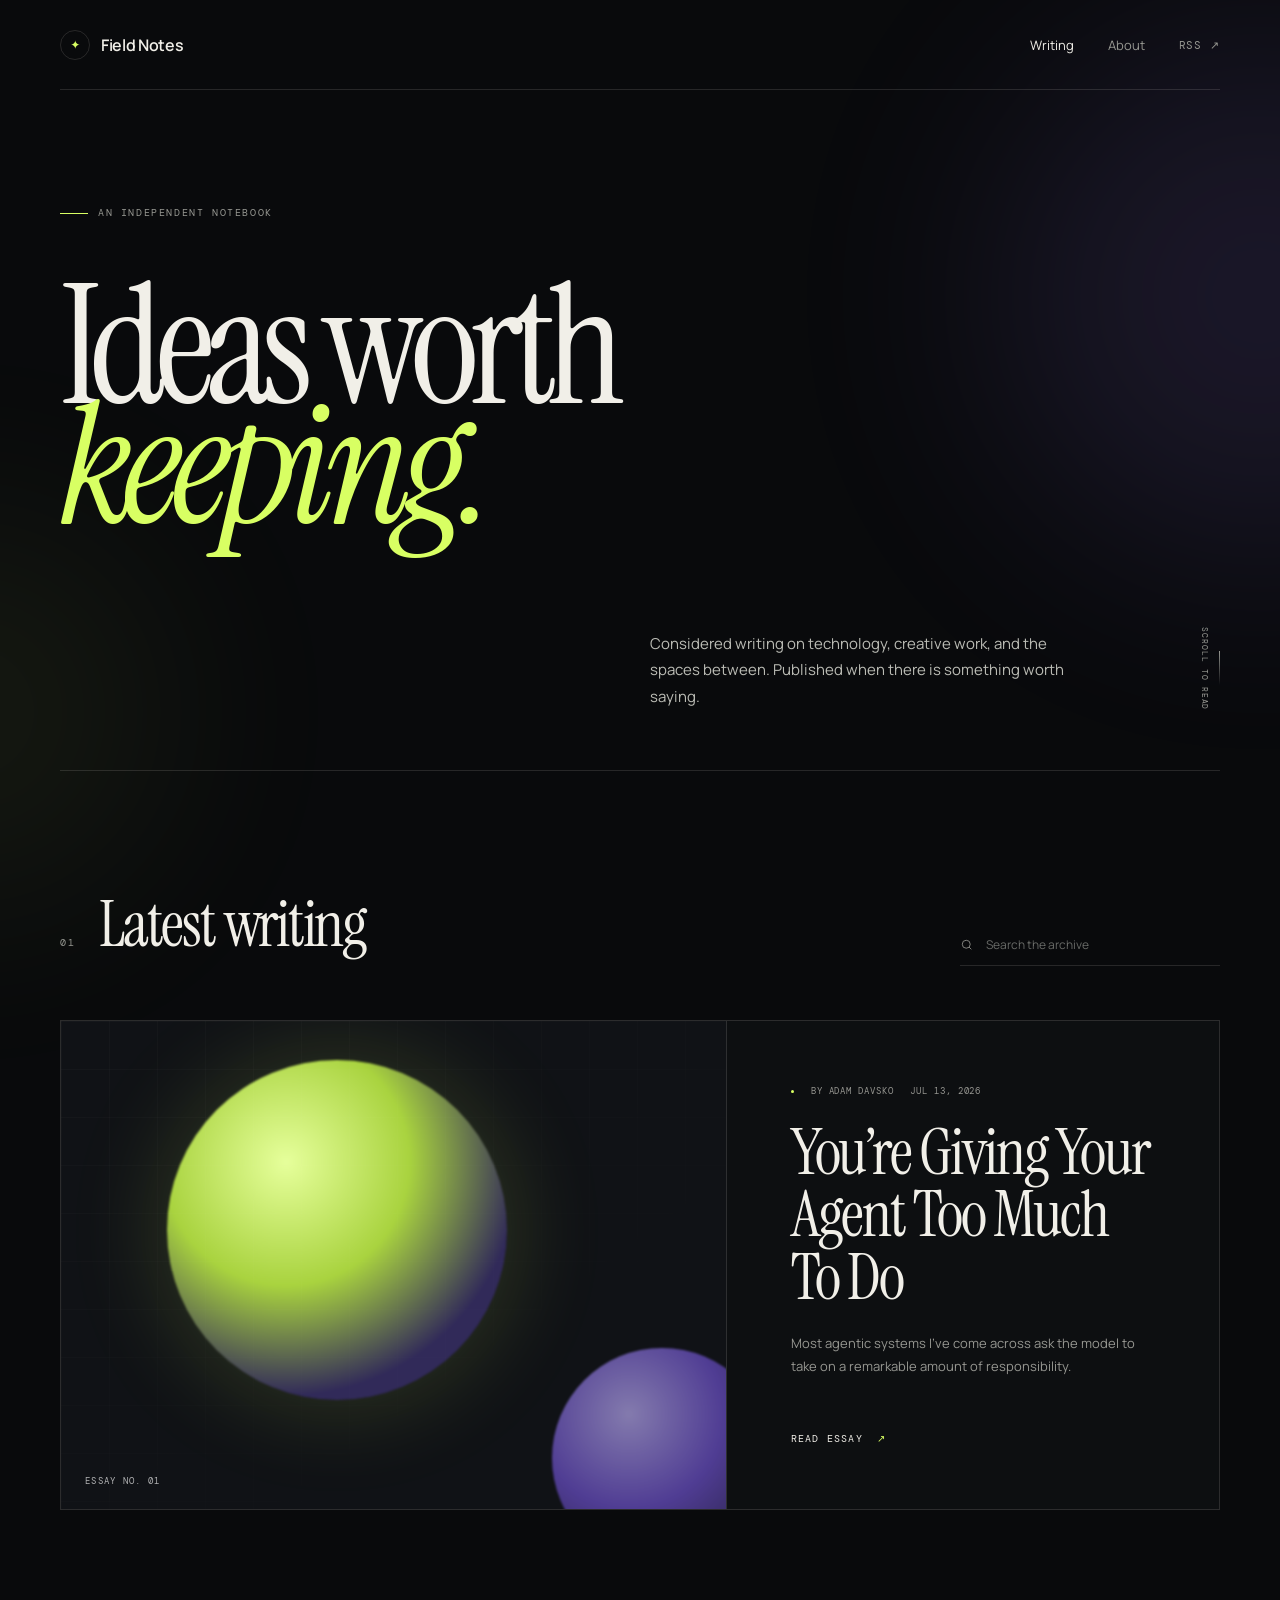
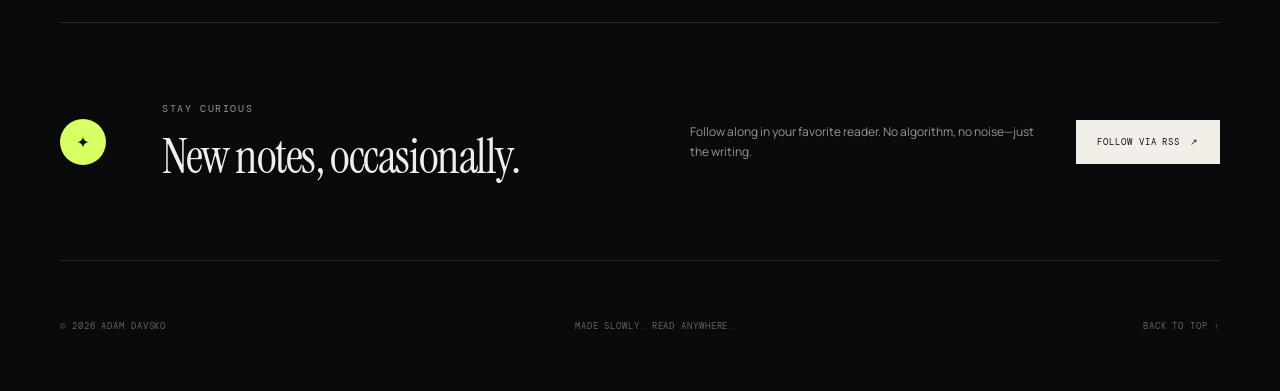
==== blog/index.html @ c79f09e1 "Publish blog under main site" ====
<!DOCTYPE html>
<html lang="en">
  <head>
    <meta charset="utf-8">
    <meta name="viewport" content="width=device-width, initial-scale=1">
    <meta name="theme-color" content="#090a0c">
    <meta name="description" content="Field Notes — considered writing on technology, creative work, and the spaces between.">
    <meta property="og:title" content="Field Notes">
    <meta property="og:description" content="Considered writing on technology, creative work, and the spaces between.">
    <meta property="og:type" content="website">
    <title>Field Notes — Essays &amp; observations</title>
    <link rel="canonical" href="https://www.aggrow.net/blog/">
    <link rel="alternate" type="application/rss+xml" title="Field Notes" href="feed.xml">
    <link rel="preconnect" href="https://fonts.googleapis.com">
    <link rel="preconnect" href="https://fonts.gstatic.com" crossorigin>
    <link href="https://fonts.googleapis.com/css2?family=DM+Mono:wght@400;500&family=Instrument+Serif:ital@0;1&family=Manrope:wght@400;500;600&display=swap" rel="stylesheet">
    <link rel="stylesheet" href="styles.css">
    <script src="script.js" defer></script>
  </head>
  <body id="top">
    <a class="skip-link" href="#posts">Skip to posts</a>
    <div class="ambient ambient-one" aria-hidden="true"></div>
    <div class="ambient ambient-two" aria-hidden="true"></div>

    <header class="site-header shell">
      <a class="brand" href="./" aria-label="Field Notes home">
        <span class="brand-mark" aria-hidden="true">✦</span>
        <span>Field Notes</span>
      </a>
      <nav class="site-nav" aria-label="Primary navigation">
        <a class="active" href="#posts">Writing</a>
        <a href="about.html">About</a>
        <a class="rss-link" href="feed.xml" aria-label="RSS feed">RSS <span aria-hidden="true">↗</span></a>
      </nav>
    </header>

    <main>
      <section class="hero shell" aria-labelledby="hero-title">
        <div class="eyebrow"><span></span> An independent notebook</div>
        <h1 id="hero-title">Ideas worth<br><em>keeping.</em></h1>
        <div class="hero-footer">
          <p>Considered writing on technology, creative work, and the spaces between. Published when there is something worth saying.</p>
          <div class="scroll-cue" aria-hidden="true"><span></span>Scroll to read</div>
        </div>
      </section>

      <section class="writing shell" id="posts" aria-labelledby="posts-title">
        <div class="section-heading">
          <div>
            <span class="section-number">01</span>
            <h2 id="posts-title">Latest writing</h2>
          </div>
          <label class="search">
            <span class="sr-only">Search posts</span>
            <svg viewBox="0 0 24 24" aria-hidden="true"><circle cx="11" cy="11" r="7"></circle><path d="m20 20-4-4"></path></svg>
            <input id="post-search" type="search" placeholder="Search the archive" autocomplete="off">
          </label>
        </div>

        <div class="featured-grid post-card" data-search="you are giving your agent too much to do adam davsko llm agents deterministic systems architecture single responsibility principle">
          <a class="featured-art" href="posts/youre-giving-your-agent-too-much-to-do.html" aria-label="Read You’re Giving Your Agent Too Much To Do">
            <span class="orb orb-one"></span>
            <span class="orb orb-two"></span>
            <span class="art-grid"></span>
            <span class="art-label">Essay No. 01</span>
          </a>
          <article class="featured-copy">
            <div class="post-meta"><span>By Adam Davsko</span><time datetime="2026-07-13">Jul 13, 2026</time></div>
            <h3><a href="posts/youre-giving-your-agent-too-much-to-do.html">You’re Giving Your Agent Too Much To Do</a></h3>
            <p>Most agentic systems I’ve come across ask the model to take on a remarkable amount of responsibility.</p>
            <a class="read-link" href="posts/youre-giving-your-agent-too-much-to-do.html">Read essay <span aria-hidden="true">↗</span></a>
          </article>
        </div>

        <p class="no-results" id="no-results" hidden>No notes found. Try another word.</p>
      </section>

      <section class="newsletter shell" aria-labelledby="newsletter-title">
        <div class="newsletter-mark" aria-hidden="true">✦</div>
        <div>
          <span class="section-number">Stay curious</span>
          <h2 id="newsletter-title">New notes, occasionally.</h2>
        </div>
        <p>Follow along in your favorite reader. No algorithm, no noise—just the writing.</p>
        <a class="button" href="feed.xml">Follow via RSS <span aria-hidden="true">↗</span></a>
      </section>
    </main>

    <footer class="site-footer shell">
      <p>© <span id="year">2026</span> Adam Davsko</p>
      <p>Made slowly. Read anywhere.</p>
      <a href="#top" aria-label="Back to top">Back to top ↑</a>
    </footer>
  </body>
</html>
---- blog/styles.css ----
:root {
  color-scheme: dark;
  --bg: #090a0c;
  --surface: #111317;
  --surface-2: #17191e;
  --text: #f1efe8;
  --muted: #969791;
  --line: rgba(241, 239, 232, 0.13);
  --acid: #d8ff63;
  --violet: #9d7cff;
  --serif: "Instrument Serif", Georgia, serif;
  --sans: "Manrope", system-ui, sans-serif;
  --mono: "DM Mono", monospace;
  --shell: min(1160px, calc(100vw - 48px));
}

* { box-sizing: border-box; }
html { scroll-behavior: smooth; }
body {
  margin: 0;
  overflow-x: hidden;
  background: var(--bg);
  color: var(--text);
  font-family: var(--sans);
  -webkit-font-smoothing: antialiased;
}
a { color: inherit; text-decoration: none; }
button, input { font: inherit; }
::selection { background: var(--acid); color: #111; }
.shell { width: var(--shell); margin-inline: auto; }
.sr-only { position: absolute; width: 1px; height: 1px; padding: 0; margin: -1px; overflow: hidden; clip: rect(0,0,0,0); white-space: nowrap; border: 0; }
.skip-link { position: fixed; z-index: 99; top: 12px; left: 12px; padding: 10px 14px; transform: translateY(-150%); background: var(--acid); color: #111; border-radius: 4px; }
.skip-link:focus { transform: translateY(0); }

.ambient { position: fixed; z-index: -1; border-radius: 999px; filter: blur(120px); opacity: .12; pointer-events: none; }
.ambient-one { width: 520px; height: 520px; right: -240px; top: 4vh; background: var(--violet); }
.ambient-two { width: 380px; height: 380px; left: -220px; top: 58vh; background: var(--acid); opacity: .07; }

.site-header { height: 90px; display: flex; align-items: center; justify-content: space-between; border-bottom: 1px solid var(--line); }
.brand { display: flex; align-items: center; gap: 11px; font-weight: 600; letter-spacing: -.02em; }
.brand-mark { display: grid; place-items: center; width: 30px; height: 30px; border: 1px solid var(--line); border-radius: 50%; color: var(--acid); font-size: 12px; }
.site-nav { display: flex; gap: 34px; align-items: center; font-size: 13px; color: var(--muted); }
.site-nav a { transition: color .2s ease; }
.site-nav a:hover, .site-nav a:focus-visible, .site-nav .active { color: var(--text); }
.rss-link { font-family: var(--mono); font-size: 11px; text-transform: uppercase; letter-spacing: .08em; }

.hero { min-height: 680px; padding: 118px 0 60px; display: flex; flex-direction: column; justify-content: space-between; }
.eyebrow, .section-number { font-family: var(--mono); font-size: 10px; line-height: 1; text-transform: uppercase; letter-spacing: .16em; color: var(--muted); }
.eyebrow { display: flex; align-items: center; gap: 10px; }
.eyebrow span { width: 28px; height: 1px; background: var(--acid); }
.hero h1 { margin: 30px 0 60px; max-width: 920px; font-family: var(--serif); font-size: clamp(84px, 13vw, 172px); font-weight: 400; line-height: .72; letter-spacing: -.055em; }
.hero h1 em { color: var(--acid); font-weight: 400; }
.hero-footer { margin-left: auto; width: min(570px, 100%); display: flex; align-items: flex-end; justify-content: space-between; gap: 40px; }
.hero-footer p { margin: 0; max-width: 440px; color: #bbbcb5; font-size: 15px; line-height: 1.75; }
.scroll-cue { display: flex; flex-direction: column; align-items: center; gap: 9px; flex: none; font-family: var(--mono); font-size: 8px; text-transform: uppercase; letter-spacing: .12em; color: var(--muted); writing-mode: vertical-rl; }
.scroll-cue span { height: 34px; width: 1px; background: linear-gradient(var(--muted), transparent); }

.writing { padding: 112px 0; border-top: 1px solid var(--line); }
.section-heading { display: flex; align-items: end; justify-content: space-between; gap: 30px; margin-bottom: 54px; }
.section-heading > div { display: flex; align-items: baseline; gap: 24px; }
.section-heading h2 { margin: 0; font-family: var(--serif); font-size: clamp(40px, 5vw, 64px); font-weight: 400; letter-spacing: -.035em; }
.search { width: min(260px, 100%); display: flex; align-items: center; gap: 10px; padding: 11px 0; border-bottom: 1px solid var(--line); }
.search:focus-within { border-color: var(--acid); }
.search svg { width: 15px; fill: none; stroke: var(--muted); stroke-width: 1.5; }
.search input { width: 100%; border: 0; outline: 0; background: transparent; color: var(--text); font-size: 12px; }
.search input::placeholder { color: #686a67; }

.featured-grid { display: grid; grid-template-columns: 1.15fr .85fr; min-height: 490px; border: 1px solid var(--line); background: rgba(17,19,23,.6); }
.featured-art { position: relative; overflow: hidden; isolation: isolate; min-height: 430px; background: #101216; border-right: 1px solid var(--line); }
.art-grid { position: absolute; inset: 0; opacity: .2; background-image: linear-gradient(var(--line) 1px, transparent 1px), linear-gradient(90deg, var(--line) 1px, transparent 1px); background-size: 48px 48px; mask-image: linear-gradient(to bottom right, #000, transparent 80%); }
.orb { position: absolute; border-radius: 50%; filter: blur(1px); transition: transform .9s cubic-bezier(.2,.8,.2,1); }
.orb-one { width: 340px; height: 340px; top: 8%; left: 16%; background: radial-gradient(circle at 35% 30%, #e6ff9b, #a9d33f 38%, #312a59 72%); box-shadow: 0 0 100px rgba(216,255,99,.18); }
.orb-two { width: 220px; height: 220px; right: -7%; bottom: -12%; background: radial-gradient(circle at 35% 30%, #c2b3ff, #7254d7 45%, #211b38); opacity: .65; }
.featured-art:hover .orb-one { transform: translate(20px, -12px) scale(1.04); }
.featured-art:hover .orb-two { transform: translate(-22px, -18px) scale(1.08); }
.art-label { position: absolute; left: 24px; bottom: 22px; z-index: 2; font-family: var(--mono); font-size: 9px; text-transform: uppercase; letter-spacing: .14em; color: rgba(255,255,255,.68); }
.featured-copy { padding: clamp(32px, 5vw, 64px); display: flex; flex-direction: column; align-items: flex-start; }
.post-meta { display: flex; flex-wrap: wrap; gap: 10px 17px; align-items: center; font-family: var(--mono); font-size: 9px; text-transform: uppercase; letter-spacing: .1em; color: var(--muted); }
.post-meta span::before { content: ""; display: inline-block; width: 3px; height: 3px; margin-right: 17px; vertical-align: middle; border-radius: 50%; background: var(--acid); }
.featured-copy h3 { margin: auto 0 22px; font-family: var(--serif); font-size: clamp(42px, 5vw, 65px); font-weight: 400; line-height: .98; letter-spacing: -.035em; }
.featured-copy h3 a, .post-row h3 a { background-image: linear-gradient(var(--acid), var(--acid)); background-repeat: no-repeat; background-position: 0 100%; background-size: 0 1px; transition: background-size .35s ease; }
.featured-copy h3 a:hover, .post-row h3 a:hover { background-size: 100% 1px; }
.featured-copy p { margin: 0 0 30px; color: var(--muted); font-size: 13px; line-height: 1.75; }
.read-link { margin-top: auto; font-family: var(--mono); font-size: 10px; text-transform: uppercase; letter-spacing: .12em; }
.read-link span { margin-left: 7px; color: var(--acid); }

.post-list { margin-top: 22px; border-top: 1px solid var(--line); }
.post-row { display: grid; grid-template-columns: 70px 1fr auto; gap: 32px; align-items: center; min-height: 190px; padding: 34px 24px 34px 0; border-bottom: 1px solid var(--line); transition: background .25s ease, padding .25s ease; }
.post-row:hover { padding-left: 18px; background: rgba(255,255,255,.018); }
.post-index { align-self: start; padding-top: 3px; font-family: var(--mono); font-size: 9px; color: #555853; }
.post-row h3 { margin: 12px 0 10px; font-family: var(--serif); font-size: clamp(31px, 4vw, 45px); font-weight: 400; letter-spacing: -.025em; }
.post-row p { margin: 0; color: var(--muted); font-size: 13px; line-height: 1.6; }
.arrow-button { display: grid; place-items: center; width: 54px; height: 54px; border: 1px solid var(--line); border-radius: 50%; transition: background .2s, color .2s, transform .2s; }
.post-row:hover .arrow-button { background: var(--acid); color: #111; transform: rotate(8deg); }
.no-results { padding: 70px 0; color: var(--muted); text-align: center; font-family: var(--serif); font-size: 26px; }
.post-card[hidden] { display: none; }

.newsletter { position: relative; display: grid; grid-template-columns: 70px 1.4fr 1fr auto; align-items: center; gap: 32px; padding-block: 72px; border-top: 1px solid var(--line); border-bottom: 1px solid var(--line); }
.newsletter-mark { display: grid; place-items: center; width: 46px; height: 46px; border-radius: 50%; background: var(--acid); color: #111; }
.newsletter h2 { margin: 8px 0 0; font-family: var(--serif); font-size: clamp(32px, 4vw, 48px); font-weight: 400; letter-spacing: -.03em; }
.newsletter p { color: var(--muted); font-size: 12px; line-height: 1.65; }
.button { display: inline-flex; align-items: center; gap: 10px; padding: 16px 21px; background: var(--text); color: #111; font-family: var(--mono); font-size: 9px; text-transform: uppercase; letter-spacing: .1em; transition: background .2s; white-space: nowrap; }
.button:hover { background: var(--acid); }

.site-footer { min-height: 130px; display: flex; justify-content: space-between; align-items: center; gap: 24px; color: #62645f; font-family: var(--mono); font-size: 9px; text-transform: uppercase; letter-spacing: .1em; }
.site-footer a:hover { color: var(--text); }

/* Article pages */
.article-shell { width: min(760px, calc(100vw - 48px)); margin-inline: auto; }
.article-header { padding: 120px 0 70px; }
.article-header .post-meta { margin-bottom: 28px; }
.article-header h1 { margin: 0 0 36px; font-family: var(--serif); font-size: clamp(62px, 9vw, 108px); font-weight: 400; line-height: .88; letter-spacing: -.045em; }
.article-header .dek { margin: 0; max-width: 650px; color: #b5b6af; font-family: var(--serif); font-size: 26px; line-height: 1.35; }
.article-credits { display: flex; flex-direction: column; gap: 6px; color: var(--muted); font-family: var(--mono); font-size: 10px; text-transform: uppercase; letter-spacing: .1em; }
.article-credits p { margin: 0; color: var(--text); }
.article-rule { height: 1px; border: 0; background: var(--line); }
.prose { padding: 72px 0 110px; color: #c6c6c0; font-family: var(--serif); font-size: 22px; line-height: 1.72; }
.prose h2 { margin: 72px 0 20px; color: var(--text); font-size: 39px; font-weight: 400; line-height: 1.1; letter-spacing: -.025em; }
.prose blockquote { margin: 58px 0; padding-left: 28px; border-left: 2px solid var(--acid); color: var(--text); font-size: 30px; font-style: italic; line-height: 1.35; }
.prose code { padding: .1em .3em; background: var(--surface-2); font-family: var(--mono); font-size: .68em; }
.article-footer { display: flex; justify-content: space-between; gap: 30px; padding: 48px 0 80px; border-top: 1px solid var(--line); }
.article-footer a, .article-footer span { font-family: var(--mono); font-size: 10px; text-transform: uppercase; letter-spacing: .1em; }
.article-footer a:hover { color: var(--acid); }
.about-page { min-height: calc(100vh - 220px); padding: 120px 0; }
.about-page h1 { margin: 0 0 40px; font-family: var(--serif); font-size: clamp(72px, 11vw, 130px); font-weight: 400; line-height: .8; }
.about-page p { max-width: 660px; color: #b6b7b0; font-family: var(--serif); font-size: 27px; line-height: 1.5; }

@media (max-width: 800px) {
  :root { --shell: min(100% - 30px, 1160px); }
  .site-header { height: 76px; }
  .site-nav { gap: 18px; }
  .site-nav .rss-link { display: none; }
  .hero { min-height: 620px; padding-top: 100px; }
  .hero h1 { font-size: clamp(72px, 24vw, 130px); }
  .hero-footer { margin-left: 0; }
  .scroll-cue { display: none; }
  .writing { padding: 80px 0; }
  .section-heading { align-items: stretch; flex-direction: column; }
  .search { width: 100%; }
  .featured-grid { grid-template-columns: 1fr; }
  .featured-art { min-height: 330px; border-right: 0; border-bottom: 1px solid var(--line); }
  .orb-one { width: 260px; height: 260px; }
  .featured-copy { min-height: 390px; }
  .post-row { grid-template-columns: 35px 1fr auto; gap: 14px; padding-right: 0; }
  .post-row:hover { padding-left: 0; }
  .post-row p { display: none; }
  .arrow-button { width: 42px; height: 42px; }
  .newsletter { grid-template-columns: 1fr; gap: 18px; }
  .newsletter-mark { display: none; }
  .newsletter p { max-width: 420px; }
  .button { justify-self: start; }
  .site-footer { padding: 36px 0; min-height: 0; align-items: flex-start; flex-direction: column; }
  .article-shell { width: min(100% - 30px, 760px); }
  .article-header { padding-top: 80px; }
  .prose { font-size: 20px; }
}

@media (prefers-reduced-motion: reduce) {
  *, *::before, *::after { scroll-behavior: auto !important; transition-duration: .01ms !important; animation-duration: .01ms !important; }
}
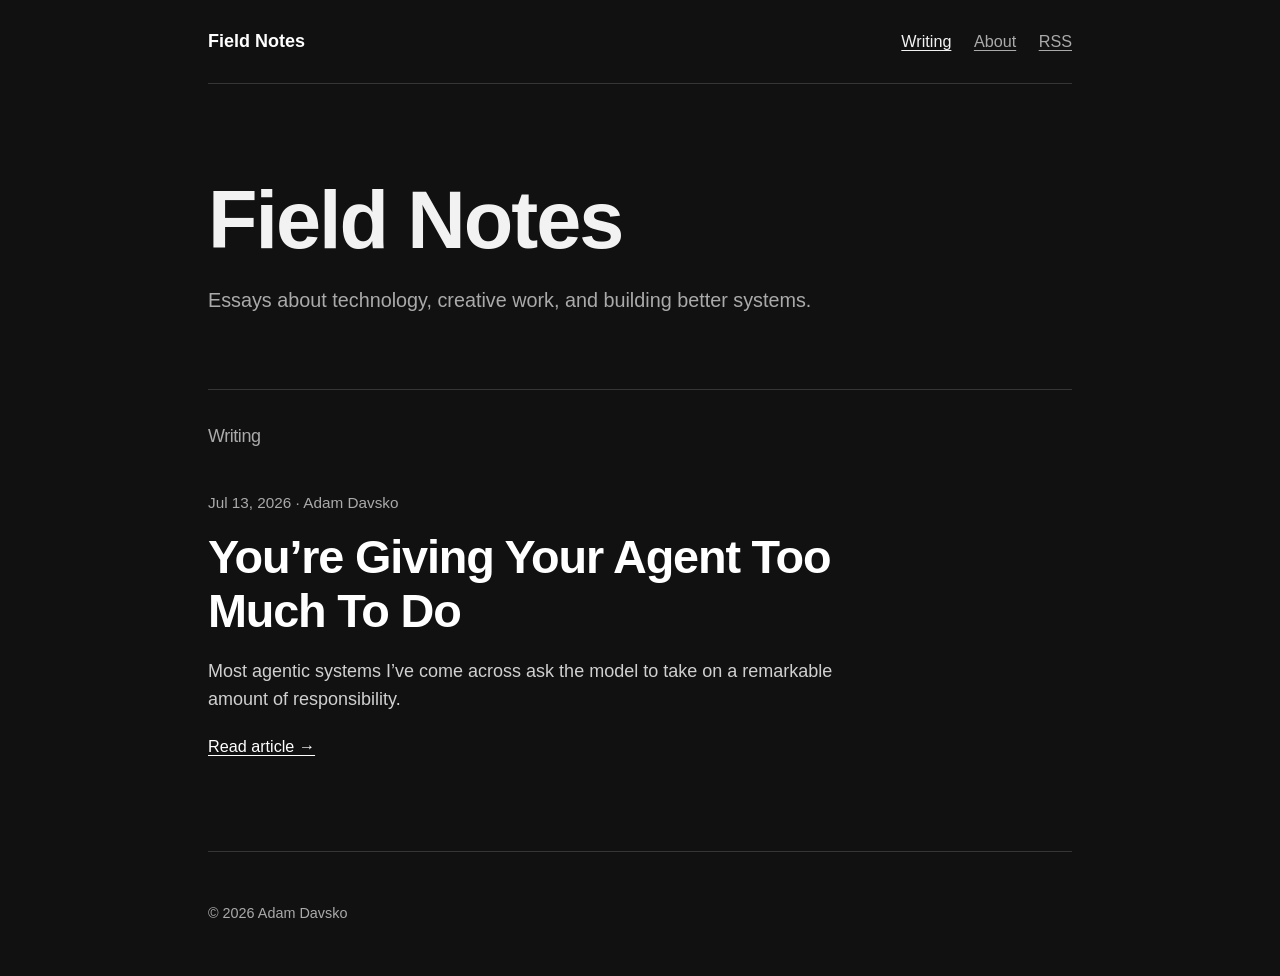
==== commit fb3b1144: "Simplify blog design" ====
--- a/blog/index.html
+++ b/blog/index.html
@@ -3,7 +3,7 @@
   <head>
     <meta charset="utf-8">
     <meta name="viewport" content="width=device-width, initial-scale=1">
-    <meta name="theme-color" content="#090a0c">
+    <meta name="theme-color" content="#111111">
     <meta name="description" content="Field Notes — considered writing on technology, creative work, and the spaces between.">
     <meta property="og:title" content="Field Notes">
     <meta property="og:description" content="Considered writing on technology, creative work, and the spaces between.">
@@ -11,85 +11,37 @@
     <title>Field Notes — Essays &amp; observations</title>
     <link rel="canonical" href="https://www.aggrow.net/blog/">
     <link rel="alternate" type="application/rss+xml" title="Field Notes" href="feed.xml">
-    <link rel="preconnect" href="https://fonts.googleapis.com">
-    <link rel="preconnect" href="https://fonts.gstatic.com" crossorigin>
-    <link href="https://fonts.googleapis.com/css2?family=DM+Mono:wght@400;500&family=Instrument+Serif:ital@0;1&family=Manrope:wght@400;500;600&display=swap" rel="stylesheet">
     <link rel="stylesheet" href="styles.css">
-    <script src="script.js" defer></script>
   </head>
-  <body id="top">
-    <a class="skip-link" href="#posts">Skip to posts</a>
-    <div class="ambient ambient-one" aria-hidden="true"></div>
-    <div class="ambient ambient-two" aria-hidden="true"></div>
-
-    <header class="site-header shell">
-      <a class="brand" href="./" aria-label="Field Notes home">
-        <span class="brand-mark" aria-hidden="true">✦</span>
-        <span>Field Notes</span>
-      </a>
-      <nav class="site-nav" aria-label="Primary navigation">
-        <a class="active" href="#posts">Writing</a>
+  <body>
+    <header class="site-header container">
+      <a class="site-title" href="./">Field Notes</a>
+      <nav aria-label="Primary navigation">
+        <a aria-current="page" href="./">Writing</a>
         <a href="about.html">About</a>
-        <a class="rss-link" href="feed.xml" aria-label="RSS feed">RSS <span aria-hidden="true">↗</span></a>
+        <a href="feed.xml">RSS</a>
       </nav>
     </header>
 
-    <main>
-      <section class="hero shell" aria-labelledby="hero-title">
-        <div class="eyebrow"><span></span> An independent notebook</div>
-        <h1 id="hero-title">Ideas worth<br><em>keeping.</em></h1>
-        <div class="hero-footer">
-          <p>Considered writing on technology, creative work, and the spaces between. Published when there is something worth saying.</p>
-          <div class="scroll-cue" aria-hidden="true"><span></span>Scroll to read</div>
-        </div>
+    <main class="container">
+      <section class="intro">
+        <h1>Field Notes</h1>
+        <p>Essays about technology, creative work, and building better systems.</p>
       </section>
 
-      <section class="writing shell" id="posts" aria-labelledby="posts-title">
-        <div class="section-heading">
-          <div>
-            <span class="section-number">01</span>
-            <h2 id="posts-title">Latest writing</h2>
-          </div>
-          <label class="search">
-            <span class="sr-only">Search posts</span>
-            <svg viewBox="0 0 24 24" aria-hidden="true"><circle cx="11" cy="11" r="7"></circle><path d="m20 20-4-4"></path></svg>
-            <input id="post-search" type="search" placeholder="Search the archive" autocomplete="off">
-          </label>
-        </div>
-
-        <div class="featured-grid post-card" data-search="you are giving your agent too much to do adam davsko llm agents deterministic systems architecture single responsibility principle">
-          <a class="featured-art" href="posts/youre-giving-your-agent-too-much-to-do.html" aria-label="Read You’re Giving Your Agent Too Much To Do">
-            <span class="orb orb-one"></span>
-            <span class="orb orb-two"></span>
-            <span class="art-grid"></span>
-            <span class="art-label">Essay No. 01</span>
-          </a>
-          <article class="featured-copy">
-            <div class="post-meta"><span>By Adam Davsko</span><time datetime="2026-07-13">Jul 13, 2026</time></div>
-            <h3><a href="posts/youre-giving-your-agent-too-much-to-do.html">You’re Giving Your Agent Too Much To Do</a></h3>
-            <p>Most agentic systems I’ve come across ask the model to take on a remarkable amount of responsibility.</p>
-            <a class="read-link" href="posts/youre-giving-your-agent-too-much-to-do.html">Read essay <span aria-hidden="true">↗</span></a>
-          </article>
-        </div>
-
-        <p class="no-results" id="no-results" hidden>No notes found. Try another word.</p>
-      </section>
-
-      <section class="newsletter shell" aria-labelledby="newsletter-title">
-        <div class="newsletter-mark" aria-hidden="true">✦</div>
-        <div>
-          <span class="section-number">Stay curious</span>
-          <h2 id="newsletter-title">New notes, occasionally.</h2>
-        </div>
-        <p>Follow along in your favorite reader. No algorithm, no noise—just the writing.</p>
-        <a class="button" href="feed.xml">Follow via RSS <span aria-hidden="true">↗</span></a>
+      <section class="post-list" aria-labelledby="writing-title">
+        <h2 id="writing-title">Writing</h2>
+        <article class="post-entry">
+          <p class="post-meta">Jul 13, 2026 · Adam Davsko</p>
+          <h3><a href="posts/youre-giving-your-agent-too-much-to-do.html">You’re Giving Your Agent Too Much To Do</a></h3>
+          <p>Most agentic systems I’ve come across ask the model to take on a remarkable amount of responsibility.</p>
+          <a class="read-more" href="posts/youre-giving-your-agent-too-much-to-do.html">Read article →</a>
+        </article>
       </section>
     </main>
 
-    <footer class="site-footer shell">
-      <p>© <span id="year">2026</span> Adam Davsko</p>
-      <p>Made slowly. Read anywhere.</p>
-      <a href="#top" aria-label="Back to top">Back to top ↑</a>
+    <footer class="site-footer container">
+      <p>© 2026 Adam Davsko</p>
     </footer>
   </body>
 </html>
--- a/blog/styles.css
+++ b/blog/styles.css
@@ -1,160 +1,156 @@
 :root {
   color-scheme: dark;
-  --bg: #090a0c;
-  --surface: #111317;
-  --surface-2: #17191e;
-  --text: #f1efe8;
-  --muted: #969791;
-  --line: rgba(241, 239, 232, 0.13);
-  --acid: #d8ff63;
-  --violet: #9d7cff;
-  --serif: "Instrument Serif", Georgia, serif;
-  --sans: "Manrope", system-ui, sans-serif;
-  --mono: "DM Mono", monospace;
-  --shell: min(1160px, calc(100vw - 48px));
+  --background: #111111;
+  --text: #f2f2f2;
+  --muted: #aaaaaa;
+  --border: #363636;
+  --link: #ffffff;
 }
 
 * { box-sizing: border-box; }
-html { scroll-behavior: smooth; }
+
+html { font-size: 18px; }
+
 body {
   margin: 0;
-  overflow-x: hidden;
-  background: var(--bg);
+  background: var(--background);
   color: var(--text);
-  font-family: var(--sans);
+  font-family: Arial, Helvetica, sans-serif;
+  line-height: 1.6;
   -webkit-font-smoothing: antialiased;
 }
-a { color: inherit; text-decoration: none; }
-button, input { font: inherit; }
-::selection { background: var(--acid); color: #111; }
-.shell { width: var(--shell); margin-inline: auto; }
-.sr-only { position: absolute; width: 1px; height: 1px; padding: 0; margin: -1px; overflow: hidden; clip: rect(0,0,0,0); white-space: nowrap; border: 0; }
-.skip-link { position: fixed; z-index: 99; top: 12px; left: 12px; padding: 10px 14px; transform: translateY(-150%); background: var(--acid); color: #111; border-radius: 4px; }
-.skip-link:focus { transform: translateY(0); }
 
-.ambient { position: fixed; z-index: -1; border-radius: 999px; filter: blur(120px); opacity: .12; pointer-events: none; }
-.ambient-one { width: 520px; height: 520px; right: -240px; top: 4vh; background: var(--violet); }
-.ambient-two { width: 380px; height: 380px; left: -220px; top: 58vh; background: var(--acid); opacity: .07; }
-
-.site-header { height: 90px; display: flex; align-items: center; justify-content: space-between; border-bottom: 1px solid var(--line); }
-.brand { display: flex; align-items: center; gap: 11px; font-weight: 600; letter-spacing: -.02em; }
-.brand-mark { display: grid; place-items: center; width: 30px; height: 30px; border: 1px solid var(--line); border-radius: 50%; color: var(--acid); font-size: 12px; }
-.site-nav { display: flex; gap: 34px; align-items: center; font-size: 13px; color: var(--muted); }
-.site-nav a { transition: color .2s ease; }
-.site-nav a:hover, .site-nav a:focus-visible, .site-nav .active { color: var(--text); }
-.rss-link { font-family: var(--mono); font-size: 11px; text-transform: uppercase; letter-spacing: .08em; }
-
-.hero { min-height: 680px; padding: 118px 0 60px; display: flex; flex-direction: column; justify-content: space-between; }
-.eyebrow, .section-number { font-family: var(--mono); font-size: 10px; line-height: 1; text-transform: uppercase; letter-spacing: .16em; color: var(--muted); }
-.eyebrow { display: flex; align-items: center; gap: 10px; }
-.eyebrow span { width: 28px; height: 1px; background: var(--acid); }
-.hero h1 { margin: 30px 0 60px; max-width: 920px; font-family: var(--serif); font-size: clamp(84px, 13vw, 172px); font-weight: 400; line-height: .72; letter-spacing: -.055em; }
-.hero h1 em { color: var(--acid); font-weight: 400; }
-.hero-footer { margin-left: auto; width: min(570px, 100%); display: flex; align-items: flex-end; justify-content: space-between; gap: 40px; }
-.hero-footer p { margin: 0; max-width: 440px; color: #bbbcb5; font-size: 15px; line-height: 1.75; }
-.scroll-cue { display: flex; flex-direction: column; align-items: center; gap: 9px; flex: none; font-family: var(--mono); font-size: 8px; text-transform: uppercase; letter-spacing: .12em; color: var(--muted); writing-mode: vertical-rl; }
-.scroll-cue span { height: 34px; width: 1px; background: linear-gradient(var(--muted), transparent); }
-
-.writing { padding: 112px 0; border-top: 1px solid var(--line); }
-.section-heading { display: flex; align-items: end; justify-content: space-between; gap: 30px; margin-bottom: 54px; }
-.section-heading > div { display: flex; align-items: baseline; gap: 24px; }
-.section-heading h2 { margin: 0; font-family: var(--serif); font-size: clamp(40px, 5vw, 64px); font-weight: 400; letter-spacing: -.035em; }
-.search { width: min(260px, 100%); display: flex; align-items: center; gap: 10px; padding: 11px 0; border-bottom: 1px solid var(--line); }
-.search:focus-within { border-color: var(--acid); }
-.search svg { width: 15px; fill: none; stroke: var(--muted); stroke-width: 1.5; }
-.search input { width: 100%; border: 0; outline: 0; background: transparent; color: var(--text); font-size: 12px; }
-.search input::placeholder { color: #686a67; }
-
-.featured-grid { display: grid; grid-template-columns: 1.15fr .85fr; min-height: 490px; border: 1px solid var(--line); background: rgba(17,19,23,.6); }
-.featured-art { position: relative; overflow: hidden; isolation: isolate; min-height: 430px; background: #101216; border-right: 1px solid var(--line); }
-.art-grid { position: absolute; inset: 0; opacity: .2; background-image: linear-gradient(var(--line) 1px, transparent 1px), linear-gradient(90deg, var(--line) 1px, transparent 1px); background-size: 48px 48px; mask-image: linear-gradient(to bottom right, #000, transparent 80%); }
-.orb { position: absolute; border-radius: 50%; filter: blur(1px); transition: transform .9s cubic-bezier(.2,.8,.2,1); }
-.orb-one { width: 340px; height: 340px; top: 8%; left: 16%; background: radial-gradient(circle at 35% 30%, #e6ff9b, #a9d33f 38%, #312a59 72%); box-shadow: 0 0 100px rgba(216,255,99,.18); }
-.orb-two { width: 220px; height: 220px; right: -7%; bottom: -12%; background: radial-gradient(circle at 35% 30%, #c2b3ff, #7254d7 45%, #211b38); opacity: .65; }
-.featured-art:hover .orb-one { transform: translate(20px, -12px) scale(1.04); }
-.featured-art:hover .orb-two { transform: translate(-22px, -18px) scale(1.08); }
-.art-label { position: absolute; left: 24px; bottom: 22px; z-index: 2; font-family: var(--mono); font-size: 9px; text-transform: uppercase; letter-spacing: .14em; color: rgba(255,255,255,.68); }
-.featured-copy { padding: clamp(32px, 5vw, 64px); display: flex; flex-direction: column; align-items: flex-start; }
-.post-meta { display: flex; flex-wrap: wrap; gap: 10px 17px; align-items: center; font-family: var(--mono); font-size: 9px; text-transform: uppercase; letter-spacing: .1em; color: var(--muted); }
-.post-meta span::before { content: ""; display: inline-block; width: 3px; height: 3px; margin-right: 17px; vertical-align: middle; border-radius: 50%; background: var(--acid); }
-.featured-copy h3 { margin: auto 0 22px; font-family: var(--serif); font-size: clamp(42px, 5vw, 65px); font-weight: 400; line-height: .98; letter-spacing: -.035em; }
-.featured-copy h3 a, .post-row h3 a { background-image: linear-gradient(var(--acid), var(--acid)); background-repeat: no-repeat; background-position: 0 100%; background-size: 0 1px; transition: background-size .35s ease; }
-.featured-copy h3 a:hover, .post-row h3 a:hover { background-size: 100% 1px; }
-.featured-copy p { margin: 0 0 30px; color: var(--muted); font-size: 13px; line-height: 1.75; }
-.read-link { margin-top: auto; font-family: var(--mono); font-size: 10px; text-transform: uppercase; letter-spacing: .12em; }
-.read-link span { margin-left: 7px; color: var(--acid); }
-
-.post-list { margin-top: 22px; border-top: 1px solid var(--line); }
-.post-row { display: grid; grid-template-columns: 70px 1fr auto; gap: 32px; align-items: center; min-height: 190px; padding: 34px 24px 34px 0; border-bottom: 1px solid var(--line); transition: background .25s ease, padding .25s ease; }
-.post-row:hover { padding-left: 18px; background: rgba(255,255,255,.018); }
-.post-index { align-self: start; padding-top: 3px; font-family: var(--mono); font-size: 9px; color: #555853; }
-.post-row h3 { margin: 12px 0 10px; font-family: var(--serif); font-size: clamp(31px, 4vw, 45px); font-weight: 400; letter-spacing: -.025em; }
-.post-row p { margin: 0; color: var(--muted); font-size: 13px; line-height: 1.6; }
-.arrow-button { display: grid; place-items: center; width: 54px; height: 54px; border: 1px solid var(--line); border-radius: 50%; transition: background .2s, color .2s, transform .2s; }
-.post-row:hover .arrow-button { background: var(--acid); color: #111; transform: rotate(8deg); }
-.no-results { padding: 70px 0; color: var(--muted); text-align: center; font-family: var(--serif); font-size: 26px; }
-.post-card[hidden] { display: none; }
-
-.newsletter { position: relative; display: grid; grid-template-columns: 70px 1.4fr 1fr auto; align-items: center; gap: 32px; padding-block: 72px; border-top: 1px solid var(--line); border-bottom: 1px solid var(--line); }
-.newsletter-mark { display: grid; place-items: center; width: 46px; height: 46px; border-radius: 50%; background: var(--acid); color: #111; }
-.newsletter h2 { margin: 8px 0 0; font-family: var(--serif); font-size: clamp(32px, 4vw, 48px); font-weight: 400; letter-spacing: -.03em; }
-.newsletter p { color: var(--muted); font-size: 12px; line-height: 1.65; }
-.button { display: inline-flex; align-items: center; gap: 10px; padding: 16px 21px; background: var(--text); color: #111; font-family: var(--mono); font-size: 9px; text-transform: uppercase; letter-spacing: .1em; transition: background .2s; white-space: nowrap; }
-.button:hover { background: var(--acid); }
-
-.site-footer { min-height: 130px; display: flex; justify-content: space-between; align-items: center; gap: 24px; color: #62645f; font-family: var(--mono); font-size: 9px; text-transform: uppercase; letter-spacing: .1em; }
-.site-footer a:hover { color: var(--text); }
-
-/* Article pages */
-.article-shell { width: min(760px, calc(100vw - 48px)); margin-inline: auto; }
-.article-header { padding: 120px 0 70px; }
-.article-header .post-meta { margin-bottom: 28px; }
-.article-header h1 { margin: 0 0 36px; font-family: var(--serif); font-size: clamp(62px, 9vw, 108px); font-weight: 400; line-height: .88; letter-spacing: -.045em; }
-.article-header .dek { margin: 0; max-width: 650px; color: #b5b6af; font-family: var(--serif); font-size: 26px; line-height: 1.35; }
-.article-credits { display: flex; flex-direction: column; gap: 6px; color: var(--muted); font-family: var(--mono); font-size: 10px; text-transform: uppercase; letter-spacing: .1em; }
-.article-credits p { margin: 0; color: var(--text); }
-.article-rule { height: 1px; border: 0; background: var(--line); }
-.prose { padding: 72px 0 110px; color: #c6c6c0; font-family: var(--serif); font-size: 22px; line-height: 1.72; }
-.prose h2 { margin: 72px 0 20px; color: var(--text); font-size: 39px; font-weight: 400; line-height: 1.1; letter-spacing: -.025em; }
-.prose blockquote { margin: 58px 0; padding-left: 28px; border-left: 2px solid var(--acid); color: var(--text); font-size: 30px; font-style: italic; line-height: 1.35; }
-.prose code { padding: .1em .3em; background: var(--surface-2); font-family: var(--mono); font-size: .68em; }
-.article-footer { display: flex; justify-content: space-between; gap: 30px; padding: 48px 0 80px; border-top: 1px solid var(--line); }
-.article-footer a, .article-footer span { font-family: var(--mono); font-size: 10px; text-transform: uppercase; letter-spacing: .1em; }
-.article-footer a:hover { color: var(--acid); }
-.about-page { min-height: calc(100vh - 220px); padding: 120px 0; }
-.about-page h1 { margin: 0 0 40px; font-family: var(--serif); font-size: clamp(72px, 11vw, 130px); font-weight: 400; line-height: .8; }
-.about-page p { max-width: 660px; color: #b6b7b0; font-family: var(--serif); font-size: 27px; line-height: 1.5; }
-
-@media (max-width: 800px) {
-  :root { --shell: min(100% - 30px, 1160px); }
-  .site-header { height: 76px; }
-  .site-nav { gap: 18px; }
-  .site-nav .rss-link { display: none; }
-  .hero { min-height: 620px; padding-top: 100px; }
-  .hero h1 { font-size: clamp(72px, 24vw, 130px); }
-  .hero-footer { margin-left: 0; }
-  .scroll-cue { display: none; }
-  .writing { padding: 80px 0; }
-  .section-heading { align-items: stretch; flex-direction: column; }
-  .search { width: 100%; }
-  .featured-grid { grid-template-columns: 1fr; }
-  .featured-art { min-height: 330px; border-right: 0; border-bottom: 1px solid var(--line); }
-  .orb-one { width: 260px; height: 260px; }
-  .featured-copy { min-height: 390px; }
-  .post-row { grid-template-columns: 35px 1fr auto; gap: 14px; padding-right: 0; }
-  .post-row:hover { padding-left: 0; }
-  .post-row p { display: none; }
-  .arrow-button { width: 42px; height: 42px; }
-  .newsletter { grid-template-columns: 1fr; gap: 18px; }
-  .newsletter-mark { display: none; }
-  .newsletter p { max-width: 420px; }
-  .button { justify-self: start; }
-  .site-footer { padding: 36px 0; min-height: 0; align-items: flex-start; flex-direction: column; }
-  .article-shell { width: min(100% - 30px, 760px); }
-  .article-header { padding-top: 80px; }
-  .prose { font-size: 20px; }
+a {
+  color: var(--link);
+  text-underline-offset: 0.18em;
+  text-decoration-thickness: 1px;
 }
 
-@media (prefers-reduced-motion: reduce) {
-  *, *::before, *::after { scroll-behavior: auto !important; transition-duration: .01ms !important; animation-duration: .01ms !important; }
+a:hover { color: var(--muted); }
+
+.container,
+.article-container {
+  width: min(100% - 2rem, 48rem);
+  margin-inline: auto;
 }
+
+.article-container { width: min(100% - 2rem, 42rem); }
+
+.site-header {
+  display: flex;
+  justify-content: space-between;
+  align-items: baseline;
+  gap: 2rem;
+  padding-block: 1.5rem;
+  border-bottom: 1px solid var(--border);
+}
+
+.site-title {
+  font-weight: 700;
+  text-decoration: none;
+}
+
+.site-header nav {
+  display: flex;
+  gap: 1.25rem;
+  font-size: 0.9rem;
+}
+
+.site-header nav a { color: var(--muted); }
+.site-header nav a:hover,
+.site-header nav a[aria-current="page"] { color: var(--text); }
+
+.intro { padding-block: 5rem 4rem; }
+
+h1, h2, h3 {
+  margin-top: 0;
+  line-height: 1.15;
+  letter-spacing: -0.025em;
+}
+
+.intro h1,
+.page h1 {
+  margin-bottom: 1rem;
+  font-size: clamp(2.5rem, 9vw, 4.5rem);
+}
+
+.intro p {
+  max-width: 36rem;
+  margin: 0;
+  color: var(--muted);
+  font-size: 1.1rem;
+}
+
+.post-list {
+  padding-block: 2rem 5rem;
+  border-top: 1px solid var(--border);
+}
+
+.post-list > h2 {
+  margin-bottom: 2.5rem;
+  font-size: 1rem;
+  font-weight: 400;
+  color: var(--muted);
+}
+
+.post-entry { max-width: 38rem; }
+
+.post-entry h3 {
+  margin: 0.6rem 0 1rem;
+  font-size: clamp(1.8rem, 5vw, 2.6rem);
+}
+
+.post-entry h3 a { text-decoration: none; }
+.post-entry > p:not(.post-meta) { color: #d0d0d0; }
+
+.post-meta,
+.article-credits {
+  color: var(--muted);
+  font-size: 0.85rem;
+}
+
+.read-more { font-size: 0.9rem; }
+
+.site-footer {
+  padding-block: 2rem;
+  border-top: 1px solid var(--border);
+  color: var(--muted);
+  font-size: 0.8rem;
+}
+
+.page { min-height: calc(100vh - 12rem); padding-block: 5rem; }
+.page p { max-width: 38rem; }
+
+.article-header { padding-block: 5rem 3rem; }
+
+.article-header h1 {
+  margin-bottom: 1.5rem;
+  font-size: clamp(2.7rem, 9vw, 5.2rem);
+}
+
+.article-credits { display: flex; flex-direction: column; }
+.article-credits p { margin: 0; color: var(--text); }
+
+.prose {
+  padding-bottom: 4rem;
+  color: #e2e2e2;
+  font-family: Georgia, "Times New Roman", serif;
+  font-size: 1.15rem;
+  line-height: 1.75;
+}
+
+.prose p { margin-block: 0 1.45em; }
+
+.article-footer {
+  padding-block: 2rem 4rem;
+  border-top: 1px solid var(--border);
+  font-size: 0.9rem;
+}
+
+@media (max-width: 36rem) {
+  html { font-size: 16px; }
+  .site-header { align-items: flex-start; flex-direction: column; gap: 0.75rem; }
+  .site-header nav { gap: 1rem; }
+  .intro { padding-block: 3.5rem; }
+  .article-header { padding-block: 3.5rem 2.5rem; }
+}
